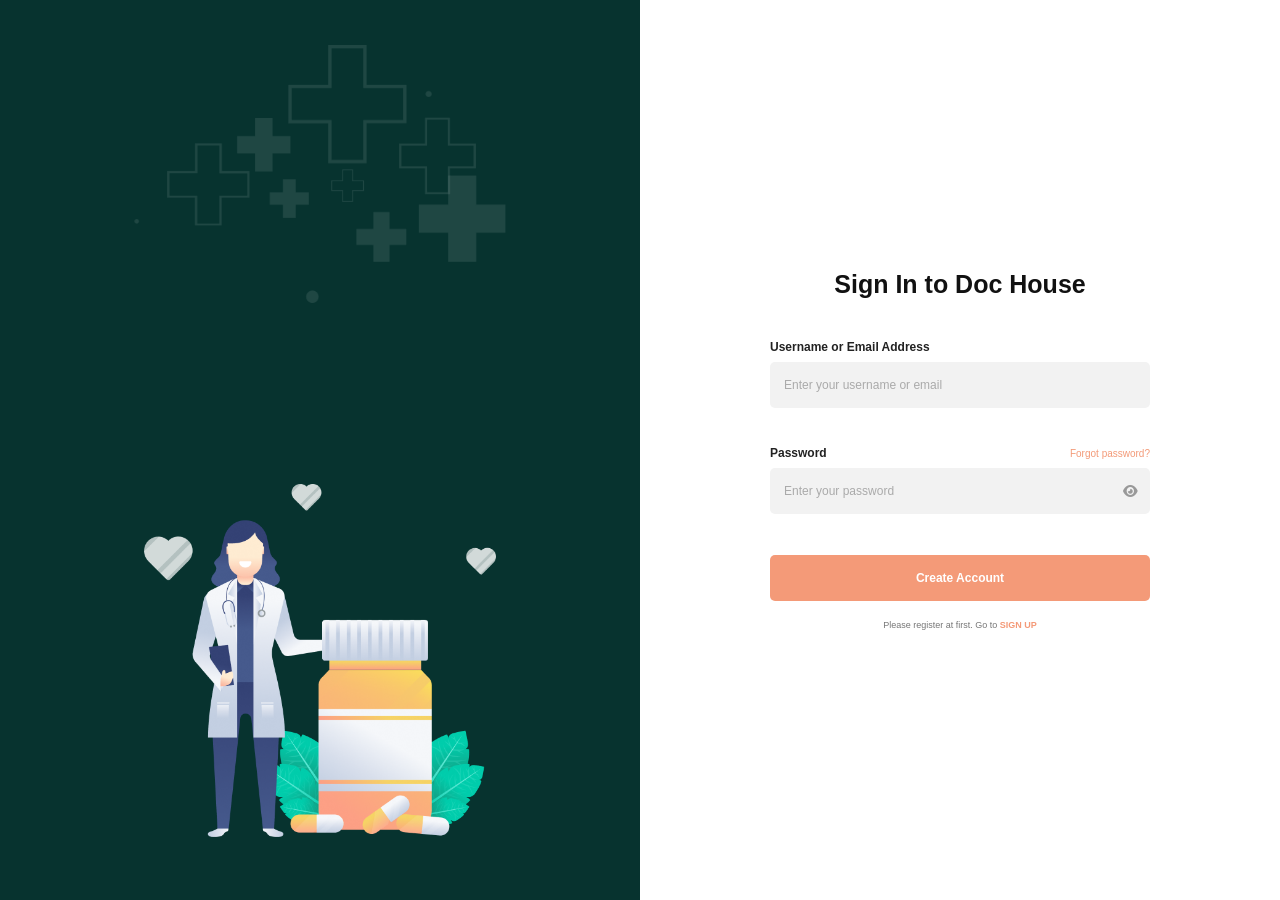
==== index.html @ b6050c3d "first commit" ====
<!doctype html>
<html lang="en">
  <head>
    <meta charset="UTF-8" />

    <meta name="viewport" content="width=device-width, initial-scale=1.0" />

    <title>Sign In - Doc House</title>

    <!-- CSS -->
    <link rel="stylesheet" href="style.css" />

    <!-- Font Awesome -->
    <link
      rel="stylesheet"
      href="https://cdnjs.cloudflare.com/ajax/libs/font-awesome/6.5.2/css/all.min.css"
    />
  </head>

  <body>
    <!-- =====================================
         MAIN PAGE
    ====================================== -->

    <main class="login-page">
      <!-- =================================
             LEFT / TOP ILLUSTRATION
        ================================== -->

      <section class="illustration-section">
        <!-- Background -->

        <img src="./image/Rectangle 1.png" class="background-image" alt="" />

        <!-- Medical Plus Decoration -->

        <img src="./image/Frame.png" class="medical-decoration" alt="" />

        <!-- Doctor + Medicine -->

        <img
          src="./image/Frame 2.png"
          class="doctor-image"
          alt="Doctor illustration"
        />
      </section>

      <!-- =================================
             LOGIN SECTION
        ================================== -->

      <section class="form-section">
        <div class="login-box">
          <!-- Heading -->

          <h1>
            Sign In to Doc<br class="mobile-break" />
            House
          </h1>

          <!-- FORM -->

          <form id="loginForm">
            <!-- =========================
                         EMAIL
                    ========================== -->

            <div class="form-group">
              <label for="email"> Username or Email Address </label>

              <input
                type="email"
                id="email"
                placeholder="Enter your username or email"
                autocomplete="email"
              />

              <span id="emailError" class="error-message"></span>
            </div>

            <!-- =========================
                         PASSWORD
                    ========================== -->

            <div class="form-group">
              <div class="password-header">
                <label for="password"> Password </label>

                <a href="#" id="forgotPassword"> Forgot password? </a>
              </div>

              <div class="password-wrapper">
                <input
                  type="password"
                  id="password"
                  placeholder="Enter your password"
                  autocomplete="current-password"
                />

                <button
                  type="button"
                  id="togglePassword"
                  class="password-toggle"
                  aria-label="Show password"
                >
                  <i class="fa-solid fa-eye"></i>
                </button>
              </div>

              <span id="passwordError" class="error-message"></span>
            </div>

            <!-- =========================
                         CREATE ACCOUNT BUTTON
                    ========================== -->

            <button
              type="submit"
              id="createAccountButton"
              class="create-account-button"
            >
              <span id="buttonText"> Create Account </span>

              <span id="loading" class="loading">
                <i class="fa-solid fa-spinner fa-spin"></i>
              </span>
            </button>

            <!-- SUCCESS MESSAGE -->

            <div id="successMessage" class="success-message"></div>
          </form>

          <!-- =========================
                     REGISTER TEXT
                ========================== -->

          <p class="register-text">
            Please register at first. Go to

            <a href="#" id="signUpLink"> SIGN UP </a>
          </p>
        </div>
      </section>
    </main>

    <!-- JavaScript -->

    <script src="index.js"></script>
  </body>
</html>
---- style.css ----
/* =========================================
   RESET
========================================= */

* {
  margin: 0;
  padding: 0;
  box-sizing: border-box;
}

html,
body {
  width: 100%;
  min-height: 100%;
}

body {
  font-family: Arial, Helvetica, sans-serif;

  background: #ffffff;

  color: #222222;
}

/* =========================================
   MAIN PAGE
========================================= */

.login-page {
  width: 100%;

  min-height: 100vh;

  display: flex;

  overflow: hidden;
}

/* =========================================
   ILLUSTRATION SECTION
========================================= */

.illustration-section {
  width: 50%;

  min-height: 100vh;

  position: relative;

  overflow: hidden;

  background: #063f3b;
}

/* =========================================
   BACKGROUND
========================================= */

.background-image {
  position: absolute;

  width: 100%;
  height: 100%;

  left: 0;
  top: 0;

  object-fit: cover;

  z-index: 1;
}

/* =========================================
   MEDICAL PLUS DECORATION
========================================= */

.medical-decoration {
  position: absolute;

  width: 58%;

  max-width: 470px;

  left: 50%;

  top: 5%;

  transform: translateX(-50%);

  z-index: 2;

  pointer-events: none;
}

/* =========================================
   DOCTOR IMAGE
========================================= */

.doctor-image {
  position: absolute;

  width: 55%;

  max-width: 500px;

  left: 50%;

  bottom: 7%;

  transform: translateX(-50%);

  z-index: 3;

  object-fit: contain;

  pointer-events: none;
}

/* =========================================
   FORM SECTION
========================================= */

.form-section {
  width: 50%;

  min-height: 100vh;

  background: #ffffff;

  display: flex;

  justify-content: center;

  align-items: center;

  padding: 40px;
}

/* =========================================
   LOGIN BOX
========================================= */

.login-box {
  width: 100%;

  max-width: 430px;

  padding: 35px 25px;
}

/* =========================================
   HEADING
========================================= */

.login-box h1 {
  text-align: center;

  color: #111111;

  font-size: 25px;

  line-height: 1.3;

  font-weight: 700;

  margin-bottom: 40px;
}

/* =========================================
   MOBILE BREAK
========================================= */

.mobile-break {
  display: none;
}

/* =========================================
   FORM GROUP
========================================= */

.form-group {
  width: 100%;

  margin-bottom: 20px;
}

/* =========================================
   LABEL
========================================= */

.form-group label {
  display: block;

  font-size: 12px;

  font-weight: 600;

  color: #222222;

  margin-bottom: 8px;
}

/* =========================================
   INPUT
========================================= */

.form-group input {
  width: 100%;

  height: 46px;

  border: none;

  outline: none;

  border-radius: 5px;

  background: #f2f2f2;

  padding: 0 14px;

  font-size: 12px;

  color: #222222;

  transition: 0.2s;
}

.form-group input::placeholder {
  color: #aaaaaa;
}

.form-group input:focus {
  background: #eeeeee;

  box-shadow: 0 0 0 2px rgba(244, 155, 120, 0.18);
}

/* =========================================
   PASSWORD HEADER
========================================= */

.password-header {
  display: flex;

  justify-content: space-between;

  align-items: center;

  margin-bottom: 8px;
}

.password-header label {
  margin-bottom: 0;
}

.password-header a {
  font-size: 10px;

  color: #f39a78;

  text-decoration: none;
}

.password-header a:hover {
  text-decoration: underline;
}

/* =========================================
   PASSWORD WRAPPER
========================================= */

.password-wrapper {
  position: relative;

  width: 100%;
}

.password-wrapper input {
  padding-right: 45px;
}

/* =========================================
   PASSWORD EYE
========================================= */

.password-toggle {
  position: absolute;

  top: 50%;

  right: 12px;

  transform: translateY(-50%);

  border: none;

  background: transparent;

  color: #999999;

  cursor: pointer;

  font-size: 13px;
}

.password-toggle:hover {
  color: #555555;
}

/* =========================================
   ERROR
========================================= */

.error-message {
  display: block;

  min-height: 14px;

  margin-top: 4px;

  color: #e74c3c;

  font-size: 10px;
}

/* =========================================
   CREATE ACCOUNT BUTTON
========================================= */

.create-account-button {
  width: 100%;

  height: 46px;

  border: none;

  border-radius: 5px;

  background: #f49a78;

  color: #ffffff;

  font-size: 12px;

  font-weight: 600;

  cursor: pointer;

  transition: 0.25s;

  margin-top: 3px;
}

.create-account-button:hover {
  background: #ed8965;
}

.create-account-button:active {
  transform: scale(0.99);
}

.create-account-button:disabled {
  opacity: 0.7;

  cursor: not-allowed;
}

/* =========================================
   LOADING
========================================= */

.loading {
  display: none;
}

/* =========================================
   SUCCESS MESSAGE
========================================= */

.success-message {
  display: none;

  margin-top: 12px;

  padding: 9px;

  border-radius: 5px;

  background: #e9f7ef;

  color: #238b50;

  font-size: 11px;

  text-align: center;
}

/* =========================================
   REGISTER TEXT
========================================= */

.register-text {
  text-align: center;

  font-size: 9px;

  color: #777777;

  margin-top: 18px;

  line-height: 1.5;
}

.register-text a {
  color: #f49a78;

  text-decoration: none;

  font-weight: 600;
}

.register-text a:hover {
  text-decoration: underline;
}

/* =========================================
   TABLET
========================================= */

@media (max-width: 1000px) {
  .illustration-section {
    width: 48%;
  }

  .form-section {
    width: 52%;

    padding: 25px;
  }

  .doctor-image {
    width: 65%;

    bottom: 10%;
  }

  .medical-decoration {
    width: 70%;
  }

  .login-box {
    max-width: 400px;
  }
}

/* =========================================
   MOBILE
========================================= */

@media (max-width: 700px) {
  /* Main becomes vertical */

  .login-page {
    flex-direction: column;

    min-height: 100vh;
  }

  /* ==============================
       TOP ILLUSTRATION
    =============================== */

  .illustration-section {
    width: 100%;

    height: 380px;

    min-height: 380px;

    flex-shrink: 0;
  }

  /* Background */

  .background-image {
    object-fit: cover;
  }

  /* Medical decoration */

  .medical-decoration {
    width: 360px;

    max-width: 90%;

    top: 15px;

    left: 50%;

    transform: translateX(-50%);
  }

  /* Doctor */

  .doctor-image {
    width: 270px;

    max-width: 65%;

    left: 50%;

    bottom: 12px;

    transform: translateX(-50%);
  }

  /* ==============================
       FORM SECTION
    =============================== */

  .form-section {
    width: 100%;

    min-height: auto;

    padding: 20px 15px 35px;

    align-items: flex-start;
  }

  /* Login box */

  .login-box {
    width: 100%;

    max-width: 430px;

    margin: 0 auto;

    padding: 0 5px;
  }

  /* Heading */

  .login-box h1 {
    font-size: 18px;

    line-height: 1.25;

    margin-bottom: 28px;
  }

  /* Enable mobile line break */

  .mobile-break {
    display: block;
  }

  /* Form */

  .form-group {
    margin-bottom: 17px;
  }

  /* Labels */

  .form-group label {
    font-size: 9px;

    margin-bottom: 5px;
  }

  /* Inputs */

  .form-group input {
    height: 38px;

    border-radius: 4px;

    padding: 0 10px;

    font-size: 9px;
  }

  .form-group input::placeholder {
    font-size: 9px;
  }

  /* Password */

  .password-header {
    margin-bottom: 5px;
  }

  .password-header a {
    font-size: 8px;
  }

  .password-toggle {
    right: 9px;

    font-size: 10px;
  }

  /* Error */

  .error-message {
    font-size: 8px;

    min-height: 11px;

    margin-top: 2px;
  }

  /* Button */

  .create-account-button {
    height: 38px;

    border-radius: 4px;

    font-size: 9px;

    margin-top: 0;
  }

  /* Register */

  .register-text {
    font-size: 7px;

    margin-top: 13px;
  }
}

/* =========================================
   SMALL MOBILE
========================================= */

@media (max-width: 400px) {
  .illustration-section {
    height: 330px;

    min-height: 330px;
  }

  .doctor-image {
    width: 230px;

    max-width: 68%;
  }

  .medical-decoration {
    width: 310px;
  }

  .form-section {
    padding-top: 18px;
  }

  .login-box h1 {
    font-size: 17px;

    margin-bottom: 23px;
  }
}
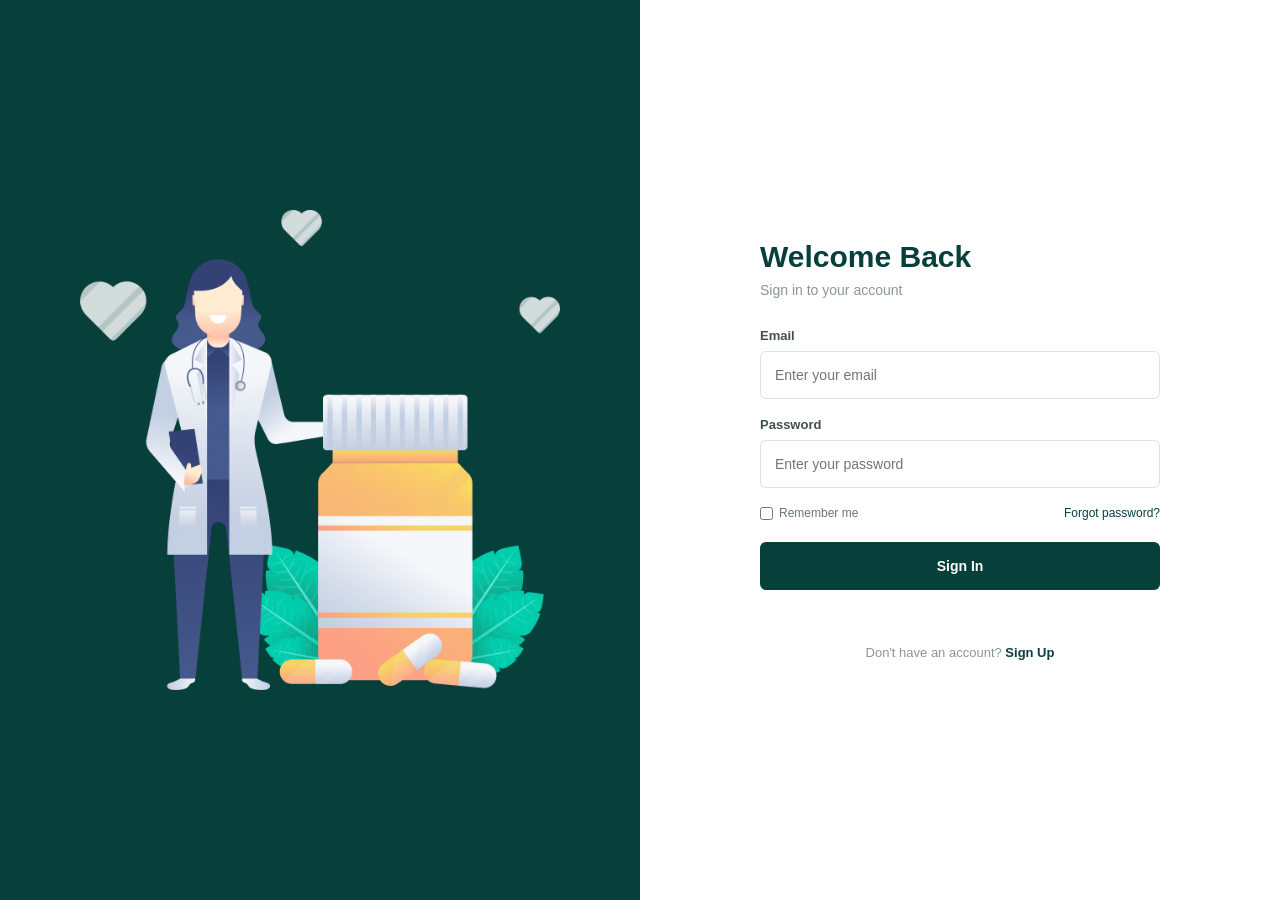
==== commit f908e221: "Sign in" ====
--- a/index.html
+++ b/index.html
@@ -5,147 +5,184 @@
 
     <meta name="viewport" content="width=device-width, initial-scale=1.0" />
 
-    <title>Sign In - Doc House</title>
+    <title>Doc House - Sign In</title>
 
-    <!-- CSS -->
     <link rel="stylesheet" href="style.css" />
-
-    <!-- Font Awesome -->
-    <link
-      rel="stylesheet"
-      href="https://cdnjs.cloudflare.com/ajax/libs/font-awesome/6.5.2/css/all.min.css"
-    />
   </head>
 
   <body>
-    <!-- =====================================
-         MAIN PAGE
-    ====================================== -->
+    <!-- =========================
+         MAIN AUTH CONTAINER
+    ========================== -->
 
-    <main class="login-page">
-      <!-- =================================
-             LEFT / TOP ILLUSTRATION
-        ================================== -->
+    <main class="auth-container">
+      <!-- =========================
+             LEFT SIDE
+        ========================== -->
 
-      <section class="illustration-section">
-        <!-- Background -->
-
-        <img src="./image/Rectangle 1.png" class="background-image" alt="" />
-
-        <!-- Medical Plus Decoration -->
-
-        <img src="./image/Frame.png" class="medical-decoration" alt="" />
-
-        <!-- Doctor + Medicine -->
-
-        <img
-          src="./image/Frame 2.png"
-          class="doctor-image"
-          alt="Doctor illustration"
-        />
+      <section class="auth-image">
+        <img src="image/Frame 2.png" alt="Doctor" />
       </section>
 
-      <!-- =================================
-             LOGIN SECTION
-        ================================== -->
+      <!-- =========================
+             RIGHT SIDE
+        ========================== -->
 
-      <section class="form-section">
-        <div class="login-box">
-          <!-- Heading -->
+      <section class="auth-section">
+        <!-- =====================
+                 SIGN IN
+            ====================== -->
 
-          <h1>
-            Sign In to Doc<br class="mobile-break" />
-            House
-          </h1>
+        <div class="auth-box" id="signInBox">
+          <h1>Welcome Back</h1>
 
-          <!-- FORM -->
+          <p class="subtitle">Sign in to your account</p>
 
-          <form id="loginForm">
-            <!-- =========================
-                         EMAIL
-                    ========================== -->
+          <form id="signInForm">
+            <!-- Email -->
 
-            <div class="form-group">
-              <label for="email"> Username or Email Address </label>
+            <div class="input-group">
+              <label for="loginEmail"> Email </label>
 
               <input
                 type="email"
-                id="email"
-                placeholder="Enter your username or email"
-                autocomplete="email"
+                id="loginEmail"
+                placeholder="Enter your email"
+                required
               />
-
-              <span id="emailError" class="error-message"></span>
             </div>
 
-            <!-- =========================
-                         PASSWORD
-                    ========================== -->
+            <!-- Password -->
 
-            <div class="form-group">
-              <div class="password-header">
-                <label for="password"> Password </label>
+            <div class="input-group">
+              <label for="loginPassword"> Password </label>
 
-                <a href="#" id="forgotPassword"> Forgot password? </a>
-              </div>
-
-              <div class="password-wrapper">
-                <input
-                  type="password"
-                  id="password"
-                  placeholder="Enter your password"
-                  autocomplete="current-password"
-                />
-
-                <button
-                  type="button"
-                  id="togglePassword"
-                  class="password-toggle"
-                  aria-label="Show password"
-                >
-                  <i class="fa-solid fa-eye"></i>
-                </button>
-              </div>
-
-              <span id="passwordError" class="error-message"></span>
+              <input
+                type="password"
+                id="loginPassword"
+                placeholder="Enter your password"
+                required
+              />
             </div>
 
-            <!-- =========================
-                         CREATE ACCOUNT BUTTON
-                    ========================== -->
+            <!-- Remember -->
 
-            <button
-              type="submit"
-              id="createAccountButton"
-              class="create-account-button"
-            >
-              <span id="buttonText"> Create Account </span>
+            <div class="form-options">
+              <label class="remember">
+                <input type="checkbox" id="rememberMe" />
 
-              <span id="loading" class="loading">
-                <i class="fa-solid fa-spinner fa-spin"></i>
-              </span>
-            </button>
+                Remember me
+              </label>
 
-            <!-- SUCCESS MESSAGE -->
+              <a href="#" id="forgotPassword"> Forgot password? </a>
+            </div>
 
-            <div id="successMessage" class="success-message"></div>
+            <!-- Sign In Button -->
+
+            <button type="submit" class="auth-button">Sign In</button>
+
+            <!-- Error -->
+
+            <p class="message error" id="signInMessage"></p>
           </form>
 
-          <!-- =========================
-                     REGISTER TEXT
-                ========================== -->
+          <!-- Sign Up -->
 
-          <p class="register-text">
-            Please register at first. Go to
+          <p class="switch-text">
+            Don't have an account?
 
-            <a href="#" id="signUpLink"> SIGN UP </a>
+            <button type="button" id="showSignUp" class="switch-button">
+              Sign Up
+            </button>
+          </p>
+        </div>
+
+        <!-- =====================
+                 SIGN UP
+            ====================== -->
+
+        <div class="auth-box hidden" id="signUpBox">
+          <h1>Create Account</h1>
+
+          <p class="subtitle">Create your Doc House account</p>
+
+          <form id="signUpForm">
+            <!-- Name -->
+
+            <div class="input-group">
+              <label for="signupName"> Full Name </label>
+
+              <input
+                type="text"
+                id="signupName"
+                placeholder="Enter your name"
+                required
+              />
+            </div>
+
+            <!-- Email -->
+
+            <div class="input-group">
+              <label for="signupEmail"> Email </label>
+
+              <input
+                type="email"
+                id="signupEmail"
+                placeholder="Enter your email"
+                required
+              />
+            </div>
+
+            <!-- Password -->
+
+            <div class="input-group">
+              <label for="signupPassword"> Password </label>
+
+              <input
+                type="password"
+                id="signupPassword"
+                placeholder="Create a password"
+                required
+                minlength="6"
+              />
+            </div>
+
+            <!-- Confirm Password -->
+
+            <div class="input-group">
+              <label for="confirmPassword"> Confirm Password </label>
+
+              <input
+                type="password"
+                id="confirmPassword"
+                placeholder="Confirm your password"
+                required
+                minlength="6"
+              />
+            </div>
+
+            <!-- Sign Up Button -->
+
+            <button type="submit" class="auth-button">Create Account</button>
+
+            <!-- Message -->
+
+            <p class="message" id="signUpMessage"></p>
+          </form>
+
+          <!-- Back to Sign In -->
+
+          <p class="switch-text">
+            Already have an account?
+
+            <button type="button" id="showSignIn" class="switch-button">
+              Sign In
+            </button>
           </p>
         </div>
       </section>
     </main>
 
-    <!-- JavaScript -->
-
     <script src="index.js"></script>
   </body>
 </html>
--- a/style.css
+++ b/style.css
@@ -1,6 +1,6 @@
-/* =========================================
+/* =================================
    RESET
-========================================= */
+================================= */
 
 * {
   margin: 0;
@@ -8,660 +8,373 @@
   box-sizing: border-box;
 }
 
-html,
 body {
+  min-height: 100vh;
+
+  font-family: Arial, Helvetica, sans-serif;
+
+  background: #f4f7f7;
+
+  color: #263838;
+}
+
+/* =================================
+   AUTH CONTAINER
+================================= */
+
+.auth-container {
+  min-height: 100vh;
+
+  display: flex;
+
+  align-items: stretch;
+}
+
+/* =================================
+   LEFT IMAGE
+================================= */
+
+.auth-image {
+  width: 50%;
+
+  min-height: 100vh;
+
+  background: #073f3b;
+
+  display: flex;
+
+  align-items: center;
+
+  justify-content: center;
+
+  overflow: hidden;
+}
+
+.auth-image img {
+  width: 75%;
+
+  max-width: 550px;
+
+  height: auto;
+
+  object-fit: contain;
+}
+
+/* =================================
+   AUTH SECTION
+================================= */
+
+.auth-section {
+  width: 50%;
+
+  min-height: 100vh;
+
+  background: #ffffff;
+
+  display: flex;
+
+  align-items: center;
+
+  justify-content: center;
+
+  padding: 40px;
+}
+
+/* =================================
+   AUTH BOX
+================================= */
+
+.auth-box {
   width: 100%;
-  min-height: 100%;
-}
-
-body {
-  font-family: Arial, Helvetica, sans-serif;
-
-  background: #ffffff;
-
-  color: #222222;
-}
-
-/* =========================================
-   MAIN PAGE
-========================================= */
-
-.login-page {
+
+  max-width: 400px;
+}
+
+.auth-box.hidden {
+  display: none;
+}
+
+/* =================================
+   HEADING
+================================= */
+
+.auth-box h1 {
+  font-size: 30px;
+
+  font-weight: 700;
+
+  color: #073f3b;
+
+  margin-bottom: 8px;
+}
+
+.subtitle {
+  color: #8a9696;
+
+  font-size: 14px;
+
+  margin-bottom: 30px;
+}
+
+/* =================================
+   INPUT GROUP
+================================= */
+
+.input-group {
+  margin-bottom: 18px;
+}
+
+.input-group label {
+  display: block;
+
+  font-size: 13px;
+
+  font-weight: 600;
+
+  color: #405050;
+
+  margin-bottom: 8px;
+}
+
+.input-group input {
   width: 100%;
 
-  min-height: 100vh;
-
-  display: flex;
-
-  overflow: hidden;
-}
-
-/* =========================================
-   ILLUSTRATION SECTION
-========================================= */
-
-.illustration-section {
-  width: 50%;
-
-  min-height: 100vh;
-
-  position: relative;
-
-  overflow: hidden;
-
-  background: #063f3b;
-}
-
-/* =========================================
-   BACKGROUND
-========================================= */
-
-.background-image {
-  position: absolute;
-
+  height: 48px;
+
+  padding: 0 14px;
+
+  border: 1px solid #dce3e3;
+
+  border-radius: 6px;
+
+  outline: none;
+
+  font-size: 14px;
+
+  color: #333;
+
+  transition: 0.2s;
+}
+
+.input-group input:focus {
+  border-color: #073f3b;
+
+  box-shadow: 0 0 0 3px rgba(7, 63, 59, 0.08);
+}
+
+/* =================================
+   FORM OPTIONS
+================================= */
+
+.form-options {
+  display: flex;
+
+  align-items: center;
+
+  justify-content: space-between;
+
+  margin: 5px 0 22px;
+
+  font-size: 12px;
+}
+
+.remember {
+  display: flex;
+
+  align-items: center;
+
+  gap: 6px;
+
+  color: #687575;
+}
+
+.remember input {
+  accent-color: #073f3b;
+}
+
+.form-options a {
+  color: #073f3b;
+
+  text-decoration: none;
+}
+
+.form-options a:hover {
+  text-decoration: underline;
+}
+
+/* =================================
+   BUTTON
+================================= */
+
+.auth-button {
   width: 100%;
-  height: 100%;
-
-  left: 0;
-  top: 0;
-
-  object-fit: cover;
-
-  z-index: 1;
-}
-
-/* =========================================
-   MEDICAL PLUS DECORATION
-========================================= */
-
-.medical-decoration {
-  position: absolute;
-
-  width: 58%;
-
-  max-width: 470px;
-
-  left: 50%;
-
-  top: 5%;
-
-  transform: translateX(-50%);
-
-  z-index: 2;
-
-  pointer-events: none;
-}
-
-/* =========================================
-   DOCTOR IMAGE
-========================================= */
-
-.doctor-image {
-  position: absolute;
-
-  width: 55%;
-
-  max-width: 500px;
-
-  left: 50%;
-
-  bottom: 7%;
-
-  transform: translateX(-50%);
-
-  z-index: 3;
-
-  object-fit: contain;
-
-  pointer-events: none;
-}
-
-/* =========================================
-   FORM SECTION
-========================================= */
-
-.form-section {
-  width: 50%;
-
-  min-height: 100vh;
-
-  background: #ffffff;
-
-  display: flex;
-
-  justify-content: center;
-
-  align-items: center;
-
-  padding: 40px;
-}
-
-/* =========================================
-   LOGIN BOX
-========================================= */
-
-.login-box {
-  width: 100%;
-
-  max-width: 430px;
-
-  padding: 35px 25px;
-}
-
-/* =========================================
-   HEADING
-========================================= */
-
-.login-box h1 {
+
+  height: 48px;
+
+  border: none;
+
+  border-radius: 6px;
+
+  background: #073f3b;
+
+  color: #ffffff;
+
+  font-size: 14px;
+
+  font-weight: 600;
+
+  cursor: pointer;
+
+  transition: 0.2s;
+}
+
+.auth-button:hover {
+  background: #052f2c;
+
+  transform: translateY(-1px);
+}
+
+.auth-button:active {
+  transform: translateY(0);
+}
+
+/* =================================
+   SWITCH TEXT
+================================= */
+
+.switch-text {
+  margin-top: 25px;
+
   text-align: center;
 
-  color: #111111;
-
-  font-size: 25px;
-
-  line-height: 1.3;
-
-  font-weight: 700;
-
-  margin-bottom: 40px;
-}
-
-/* =========================================
-   MOBILE BREAK
-========================================= */
-
-.mobile-break {
-  display: none;
-}
-
-/* =========================================
-   FORM GROUP
-========================================= */
-
-.form-group {
-  width: 100%;
-
-  margin-bottom: 20px;
-}
-
-/* =========================================
-   LABEL
-========================================= */
-
-.form-group label {
-  display: block;
+  font-size: 13px;
+
+  color: #8a9696;
+}
+
+.switch-button {
+  border: none;
+
+  background: transparent;
+
+  color: #073f3b;
+
+  font-weight: 600;
+
+  cursor: pointer;
+
+  font-size: 13px;
+}
+
+/* =================================
+   MESSAGE
+================================= */
+
+.message {
+  min-height: 18px;
+
+  margin-top: 12px;
 
   font-size: 12px;
 
-  font-weight: 600;
-
-  color: #222222;
-
-  margin-bottom: 8px;
-}
-
-/* =========================================
-   INPUT
-========================================= */
-
-.form-group input {
-  width: 100%;
-
-  height: 46px;
-
-  border: none;
-
-  outline: none;
-
-  border-radius: 5px;
-
-  background: #f2f2f2;
-
-  padding: 0 14px;
-
-  font-size: 12px;
-
-  color: #222222;
-
-  transition: 0.2s;
-}
-
-.form-group input::placeholder {
-  color: #aaaaaa;
-}
-
-.form-group input:focus {
-  background: #eeeeee;
-
-  box-shadow: 0 0 0 2px rgba(244, 155, 120, 0.18);
-}
-
-/* =========================================
-   PASSWORD HEADER
-========================================= */
-
-.password-header {
-  display: flex;
-
-  justify-content: space-between;
-
-  align-items: center;
-
-  margin-bottom: 8px;
-}
-
-.password-header label {
-  margin-bottom: 0;
-}
-
-.password-header a {
-  font-size: 10px;
-
-  color: #f39a78;
-
-  text-decoration: none;
-}
-
-.password-header a:hover {
-  text-decoration: underline;
-}
-
-/* =========================================
-   PASSWORD WRAPPER
-========================================= */
-
-.password-wrapper {
-  position: relative;
-
-  width: 100%;
-}
-
-.password-wrapper input {
-  padding-right: 45px;
-}
-
-/* =========================================
-   PASSWORD EYE
-========================================= */
-
-.password-toggle {
-  position: absolute;
-
-  top: 50%;
-
-  right: 12px;
-
-  transform: translateY(-50%);
-
-  border: none;
-
-  background: transparent;
-
-  color: #999999;
-
-  cursor: pointer;
-
-  font-size: 13px;
-}
-
-.password-toggle:hover {
-  color: #555555;
-}
-
-/* =========================================
-   ERROR
-========================================= */
-
-.error-message {
-  display: block;
-
-  min-height: 14px;
-
-  margin-top: 4px;
-
-  color: #e74c3c;
-
-  font-size: 10px;
-}
-
-/* =========================================
-   CREATE ACCOUNT BUTTON
-========================================= */
-
-.create-account-button {
-  width: 100%;
-
-  height: 46px;
-
-  border: none;
-
-  border-radius: 5px;
-
-  background: #f49a78;
-
-  color: #ffffff;
-
-  font-size: 12px;
-
-  font-weight: 600;
-
-  cursor: pointer;
-
-  transition: 0.25s;
-
-  margin-top: 3px;
-}
-
-.create-account-button:hover {
-  background: #ed8965;
-}
-
-.create-account-button:active {
-  transform: scale(0.99);
-}
-
-.create-account-button:disabled {
-  opacity: 0.7;
-
-  cursor: not-allowed;
-}
-
-/* =========================================
-   LOADING
-========================================= */
-
-.loading {
-  display: none;
-}
-
-/* =========================================
-   SUCCESS MESSAGE
-========================================= */
-
-.success-message {
-  display: none;
-
-  margin-top: 12px;
-
-  padding: 9px;
-
-  border-radius: 5px;
-
-  background: #e9f7ef;
-
-  color: #238b50;
-
-  font-size: 11px;
-
   text-align: center;
 }
 
-/* =========================================
-   REGISTER TEXT
-========================================= */
-
-.register-text {
-  text-align: center;
-
-  font-size: 9px;
-
-  color: #777777;
-
-  margin-top: 18px;
-
-  line-height: 1.5;
-}
-
-.register-text a {
-  color: #f49a78;
-
-  text-decoration: none;
-
-  font-weight: 600;
-}
-
-.register-text a:hover {
-  text-decoration: underline;
-}
-
-/* =========================================
+.message.error {
+  color: #dc3545;
+}
+
+.message.success {
+  color: #198754;
+}
+
+/* =================================
    TABLET
-========================================= */
-
-@media (max-width: 1000px) {
-  .illustration-section {
-    width: 48%;
-  }
-
-  .form-section {
-    width: 52%;
-
-    padding: 25px;
-  }
-
-  .doctor-image {
-    width: 65%;
-
-    bottom: 10%;
-  }
-
-  .medical-decoration {
-    width: 70%;
-  }
-
-  .login-box {
-    max-width: 400px;
-  }
-}
-
-/* =========================================
+================================= */
+
+@media (max-width: 900px) {
+  .auth-image {
+    width: 42%;
+  }
+
+  .auth-section {
+    width: 58%;
+
+    padding: 30px;
+  }
+
+  .auth-image img {
+    width: 85%;
+  }
+}
+
+/* =================================
    MOBILE
-========================================= */
-
-@media (max-width: 700px) {
-  /* Main becomes vertical */
-
-  .login-page {
-    flex-direction: column;
-
-    min-height: 100vh;
-  }
-
-  /* ==============================
-       TOP ILLUSTRATION
-    =============================== */
-
-  .illustration-section {
+================================= */
+
+@media (max-width: 650px) {
+  .auth-container {
+    display: block;
+  }
+
+  .auth-image {
     width: 100%;
 
-    height: 380px;
-
-    min-height: 380px;
-
-    flex-shrink: 0;
-  }
-
-  /* Background */
-
-  .background-image {
-    object-fit: cover;
-  }
-
-  /* Medical decoration */
-
-  .medical-decoration {
-    width: 360px;
-
-    max-width: 90%;
-
-    top: 15px;
-
-    left: 50%;
-
-    transform: translateX(-50%);
-  }
-
-  /* Doctor */
-
-  .doctor-image {
-    width: 270px;
-
-    max-width: 65%;
-
-    left: 50%;
-
-    bottom: 12px;
-
-    transform: translateX(-50%);
-  }
-
-  /* ==============================
-       FORM SECTION
-    =============================== */
-
-  .form-section {
+    min-height: 220px;
+
+    height: 220px;
+  }
+
+  .auth-image img {
+    width: 230px;
+  }
+
+  .auth-section {
     width: 100%;
 
-    min-height: auto;
-
-    padding: 20px 15px 35px;
+    min-height: calc(100vh - 220px);
+
+    padding: 35px 22px;
 
     align-items: flex-start;
   }
 
-  /* Login box */
-
-  .login-box {
-    width: 100%;
-
-    max-width: 430px;
-
-    margin: 0 auto;
-
-    padding: 0 5px;
-  }
-
-  /* Heading */
-
-  .login-box h1 {
-    font-size: 18px;
-
-    line-height: 1.25;
-
-    margin-bottom: 28px;
-  }
-
-  /* Enable mobile line break */
-
-  .mobile-break {
-    display: block;
-  }
-
-  /* Form */
-
-  .form-group {
-    margin-bottom: 17px;
-  }
-
-  /* Labels */
-
-  .form-group label {
-    font-size: 9px;
-
-    margin-bottom: 5px;
-  }
-
-  /* Inputs */
-
-  .form-group input {
-    height: 38px;
-
-    border-radius: 4px;
-
-    padding: 0 10px;
-
-    font-size: 9px;
-  }
-
-  .form-group input::placeholder {
-    font-size: 9px;
-  }
-
-  /* Password */
-
-  .password-header {
-    margin-bottom: 5px;
-  }
-
-  .password-header a {
-    font-size: 8px;
-  }
-
-  .password-toggle {
-    right: 9px;
-
-    font-size: 10px;
-  }
-
-  /* Error */
-
-  .error-message {
-    font-size: 8px;
-
-    min-height: 11px;
-
-    margin-top: 2px;
-  }
-
-  /* Button */
-
-  .create-account-button {
-    height: 38px;
-
-    border-radius: 4px;
-
-    font-size: 9px;
-
-    margin-top: 0;
-  }
-
-  /* Register */
-
-  .register-text {
-    font-size: 7px;
-
-    margin-top: 13px;
-  }
-}
-
-/* =========================================
+  .auth-box {
+    max-width: 100%;
+  }
+
+  .auth-box h1 {
+    font-size: 25px;
+  }
+
+  .subtitle {
+    font-size: 13px;
+
+    margin-bottom: 25px;
+  }
+}
+
+/* =================================
    SMALL MOBILE
-========================================= */
+================================= */
 
 @media (max-width: 400px) {
-  .illustration-section {
-    height: 330px;
-
-    min-height: 330px;
-  }
-
-  .doctor-image {
-    width: 230px;
-
-    max-width: 68%;
-  }
-
-  .medical-decoration {
-    width: 310px;
-  }
-
-  .form-section {
-    padding-top: 18px;
-  }
-
-  .login-box h1 {
-    font-size: 17px;
-
-    margin-bottom: 23px;
-  }
-}
+  .auth-image {
+    min-height: 180px;
+
+    height: 180px;
+  }
+
+  .auth-image img {
+    width: 190px;
+  }
+
+  .auth-section {
+    padding: 28px 18px;
+  }
+
+  .input-group input,
+  .auth-button {
+    height: 45px;
+  }
+}
